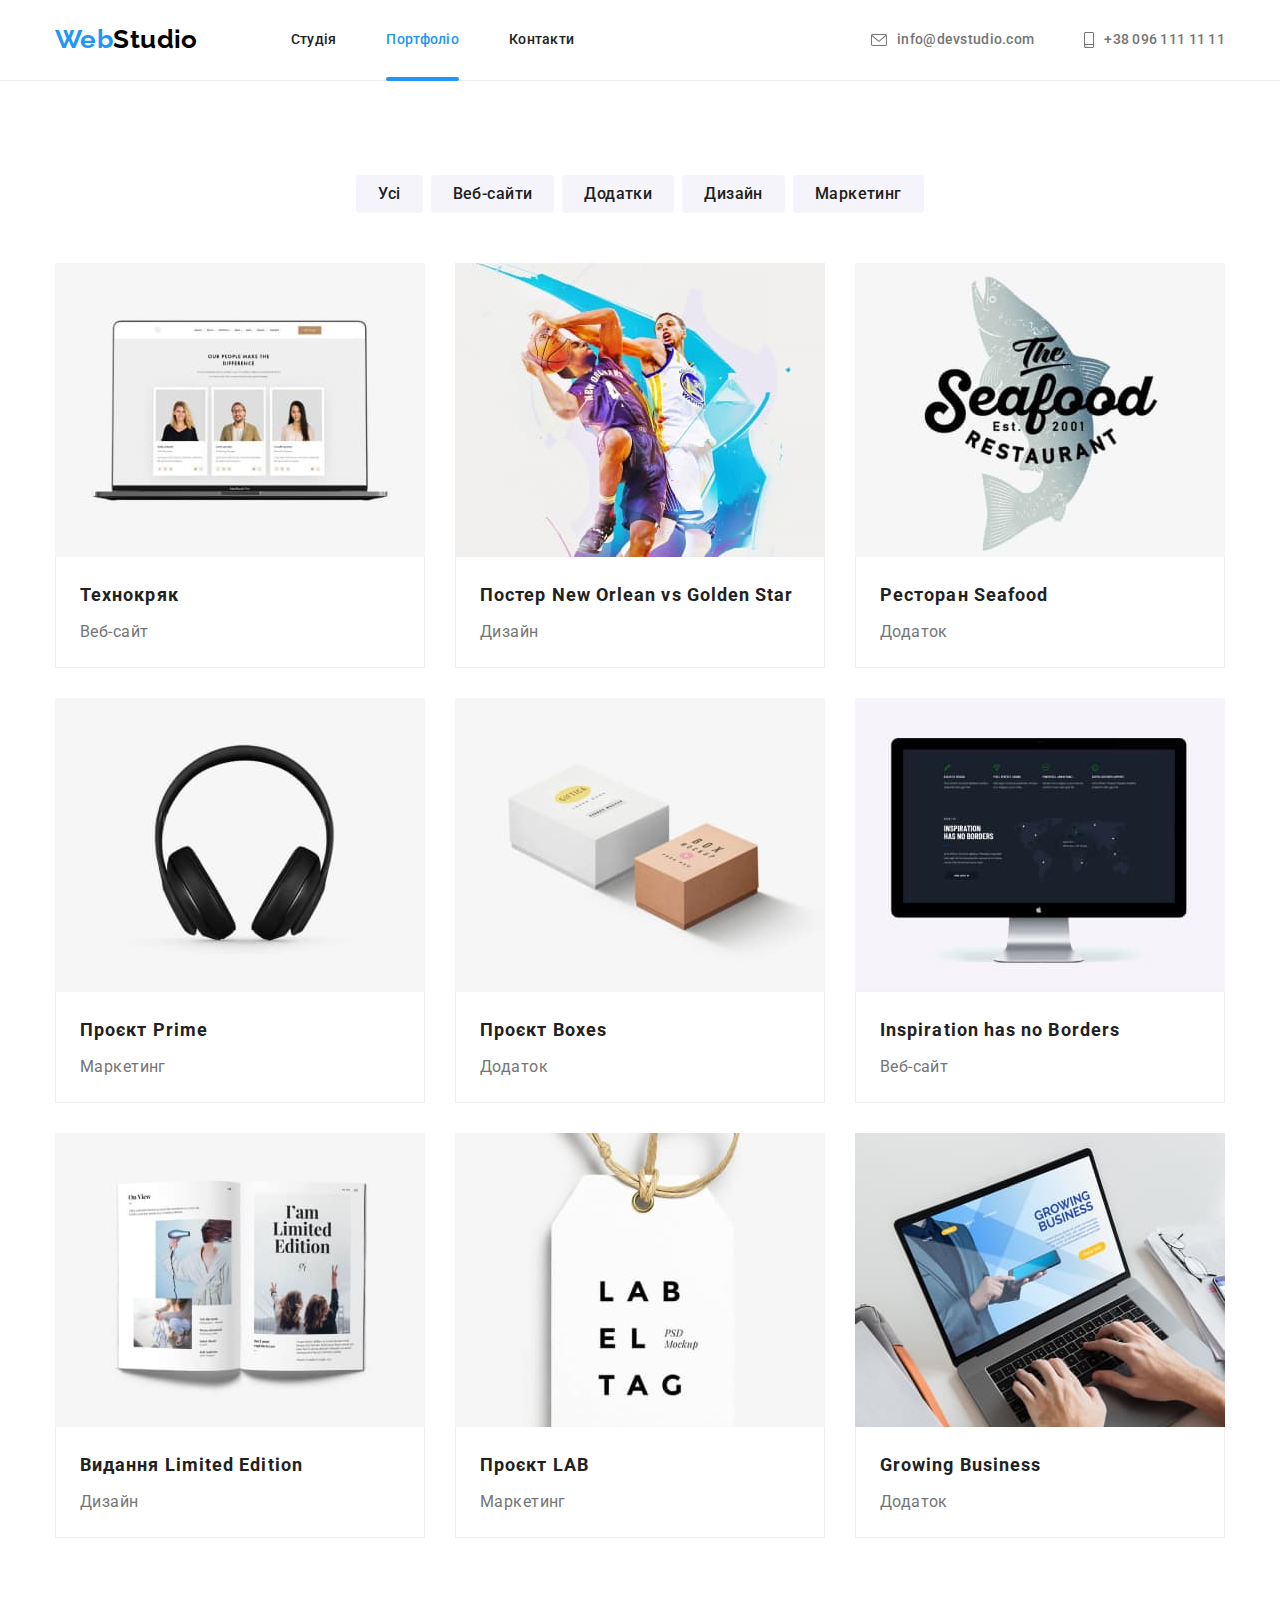
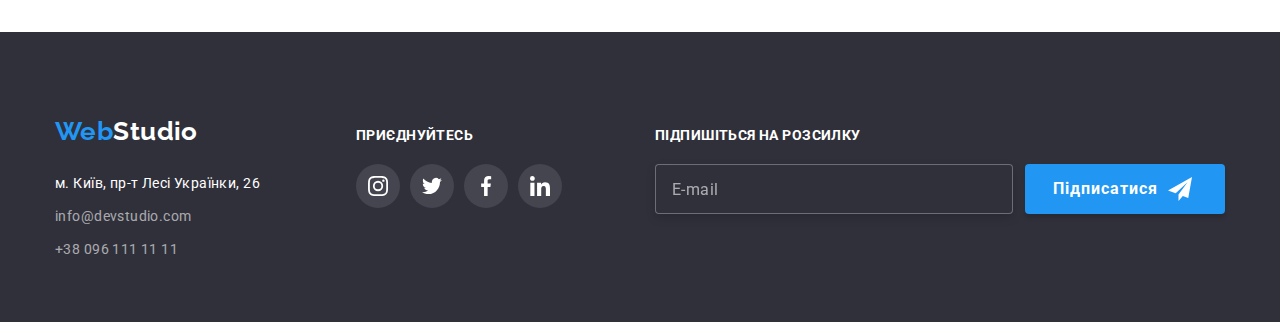
==== portfolio.html @ c2b7a8c7 "1st commit" ====
<!DOCTYPE html>
<html lang="en">

<head>
    <meta charset="UTF-8">
    <meta http-equiv="X-UA-Compatible" content="IE=edge">
    <meta name="viewport" content="width=device-width, initial-scale=1.0">
    <title>Портфоліо</title>
    <link rel="preconnect" href="https://fonts.googleapis.com">
    <link rel="preconnect" href="https://fonts.gstatic.com" crossorigin>
    <link
        href="https://fonts.googleapis.com/css2?family=Raleway:wght@700&family=Roboto:wght@400;500;700;900&display=swap"
        rel="stylesheet">
    <link rel="stylesheet" href="https://cdnjs.cloudflare.com/ajax/libs/modern-normalize/1.1.0/modern-normalize.min.css">
    <link rel="stylesheet" href="./css/main.min.css">
</head>

<body>
    <!-- Header -->
    <header class="page-header">
        <div class="container main-nav">
            <nav class="nav">
                <a href="./index.html" class="logo">Web<span class="logo__part">Studio</span></a>
                <ul class="nav-list list">
                    <li class="nav-list__item"><a href="./index.html" class="nav-list__link">Студія</a></li>
                    <li class="nav-list__item"><a href="./portfolio.html" class="nav-list__link current">Портфоліо</a></li>
                    <li class="nav-list__item"><a href="./index.html" class="nav-list__link">Контакти</a></li>
                </ul>
            </nav>
            <ul class="header-contacts list">
                <li class="header-contacts__item">
                    <a href="mailto:info@devstudio.com" class="header-contacts__link">
                        <svg class="header-contacts__icon" width="16" height="12">
                            <use href="./images/sprite.svg#envelope"></use>
                        </svg>
                        info@devstudio.com
                    </a>
                </li>
                <li class="header-contacts__item">
                    <a href="tel:+380961111111" class="header-contacts__link">
                        <svg class="header-contacts__icon" width="10" height="16">
                            <use href="./images/sprite.svg#smartphone"></use>
                        </svg>
                        +38 096 111 11 11
                    </a>
                </li>
            </ul>
        </div>
    </header>
    
    <main>
        <!-- filter pannel-->
        <section class="section">
            <div class="container">
                <h1 class="section__title section__title--visually-hidden">Проекти</h1>
                <ul class="list filter">
                    <li class="filter__item">
                        <button type="button" class="filter__button">Усі</button>
                    </li>
                    <li class="filter__item">
                        <button type="button" class="filter__button">Веб-сайти</button>
                    </li>
                    <li class="filter__item">
                        <button type="button" class="filter__button">Додатки</button>
                    </li>
                    <li class="filter__item">
                        <button type="button" class="filter__button">Дизайн</button>
                    </li>
                    <li class="filter__item">
                        <button type="button" class="filter__button">Маркетинг</button>
                    </li>
                </ul>
                
                        <!-- list of projects-->
                <ul class="list project">
                    <li class="project__item">
                        <a href="#" class="project__link">
                            <div class="project__description">
                                <img src="./images/project-1.jpg" alt="Технокряк" width="370" height="294">
                                <p class="project__overlay">Ресурс пропонує комплексні пропозиції з різним рівнем функціоналу та сервісів. Все це дозволить відвідувачу отримати
                                вичерпні відомості про компанію чи приватну особу.</p>
                            </div>
                            <div class="project__for-border">
                                <h2 class="project__title">Технокряк</h2>
                                <p class="project__type">Веб-сайт</p>
                            </div>
                        </a>
                    </li>
                    <li class="project__item">
                        <a href="#" class="project__link">
                            <div class="project__description">
                                <img src="./images/project-2.jpg" alt="Постер New Orlean vs Golden Star" width="370" height="294">
                                <p class="project__overlay">Ресурс пропонує комплексні пропозиції з різним рівнем функціоналу та сервісів. Все це
                                    дозволить відвідувачу отримати
                                    вичерпні відомості про компанію чи приватну особу.</p>
                            </div>
                            <div class="project__for-border">
                                <h2 class="project__title">Постер New Orlean vs Golden Star</h2>
                                <p class="project__type">Дизайн</p>
                            </div>
                        </a>
                    </li>
                    <li class="project__item">
                        <a href="#" class="project__link">
                            <div class="project__description">
                                <img src="./images/project-3.jpg" alt="Ресторан Seafood" width="370" height="294">
                                <p class="project__overlay">Ресурс пропонує комплексні пропозиції з різним рівнем функціоналу та сервісів. Все це
                                    дозволить відвідувачу отримати
                                    вичерпні відомості про компанію чи приватну особу.</p>
                            </div>
                            <div class="project__for-border">
                                <h2 class="project__title">Ресторан Seafood</h2>
                                <p class="project__type">Додаток</p>
                            </div>
                        </a>
                    </li>
                    <li class="project__item">
                        <a href="#" class="project__link">
                            <div class="project__description">
                                <img src="./images/project-4.jpg" alt="Навушники" width="370" height="294">
                                <p class="project__overlay">Ресурс пропонує комплексні пропозиції з різним рівнем функціоналу та сервісів. Все це
                                    дозволить відвідувачу отримати
                                    вичерпні відомості про компанію чи приватну особу.</p>
                            </div>
                            <div class="project__for-border">
                                <h2 class="project__title">Проєкт Prime</h2>
                                <p class="project__type">Маркетинг</p>
                            </div>
                        </a>
                    </li>
                    <li class="project__item">
                        <a href="#" class="project__link">
                            <div class="project__description">
                                <img src="./images/project-5.jpg" alt="Дві коробки" width="370" height="294">
                                <p class="project__overlay">Ресурс пропонує комплексні пропозиції з різним рівнем функціоналу та сервісів. Все це
                                    дозволить відвідувачу отримати
                                    вичерпні відомості про компанію чи приватну особу.</p>
                            </div>
                            <div class="project__for-border">
                                <h2 class="project__title">Проєкт Boxes</h2>
                                <p class="project__type">Додаток</p>
                            </div>
                        </a>
                    </li>
                    <li class="project__item">
                        <a href="#" class="project__link">
                            <div class="project__description">
                                <img src="./images/project-6.jpg" alt="Монітор" width="370" height="294">
                                <p class="project__overlay">Ресурс пропонує комплексні пропозиції з різним рівнем функціоналу та сервісів. Все це
                                дозволить відвідувачу отримати
                                вичерпні відомості про компанію чи приватну особу.</p>
                            </div>
                            <div class="project__for-border">
                                <h2 class="project__title">Inspiration has no Borders</h2>
                                <p class="project__type">Веб-сайт</p>
                            </div>
                        </a>
                    </li>
                    <li class="project__item">
                        <a href="#" class="project__link">
                            <div class="project__description">
                                <img src="./images/project-7.jpg" alt="Буклет видання Limited Edition" width="370" height="294">
                                <p class="project__overlay">Ресурс пропонує комплексні пропозиції з різним рівнем функціоналу та сервісів. Все це
                                    дозволить відвідувачу отримати
                                    вичерпні відомості про компанію чи приватну особу.</p>
                            </div>
                            <div class="project__for-border">
                                <h2 class="project__title">Видання Limited Edition</h2>
                                <p class="project__type">Дизайн</p>
                            </div>
                        </a>
                    </li>
                    <li class="project__item">
                        <a href="#" class="project__link">
                            <div class="project__description">
                                <img src="./images/project-8.jpg" alt="Бірка з написом LAB EL TAG" width="370" height="294">
                                <p class="project__overlay">Ресурс пропонує комплексні пропозиції з різним рівнем функціоналу та сервісів. Все це
                                    дозволить відвідувачу отримати
                                    вичерпні відомості про компанію чи приватну особу.</p>
                            </div>
                            <div class="project__for-border">
                                <h2 class="project__title">Проєкт LAB</h2>
                                <p class="project__type">Маркетинг</p>
                            </div>
                        </a>
                    </li>
                    <li class="project__item">
                        <a href="#" class="project__link">
                            <div class="project__description">
                                <img src="./images/project-9.jpg" alt="Ноутбук з відкритим додатком Growing Business" width="370" height="294">
                                <p class="project__overlay">Ресурс пропонує комплексні пропозиції з різним рівнем функціоналу та сервісів. Все це
                                    дозволить відвідувачу отримати
                                    вичерпні відомості про компанію чи приватну особу.</p>
                            </div>
                            <div class="project__for-border">
                                <h2 class="project__title">Growing Business</h2>
                                <p class="project__type">Додаток</p>
                            </div>
                        </a>
                    </li>
                </ul>
            </div>
        </section>


    </main>

<footer class="footer">
    <div class="container footer-content">
        <div class="footer-contacts">
            <a href="./index.html" class="logo">Web<span class="logo__part logo__part--color-change">Studio</span></a>
            <address class="address">
                <ul class="footer-contacts list">
                    <li class="footer-contacts__item"><a
                            href="https://www.google.com/maps/place/%D0%B1%D1%83%D0%BB%D1%8C%D0%B2%D0%B0%D1%80+%D0%9B%D0%B5%D1%81%D1%96+%D0%A3%D0%BA%D1%80%D0%B0%D1%97%D0%BD%D0%BA%D0%B8,+26,+%D0%9A%D0%B8%D1%97%D0%B2,+02000/@50.4265807,30.5383858,17z/data=!3m1!4b1!4m5!3m4!1s0x40d4cf0e033ecbe9:0x57a4dffefec77da0!8m2!3d50.4265807!4d30.5383858"
                            class="footer-contacts__link footer-contacts__link-1">м. Київ, пр-т Лесі Українки, 26</a>
                    </li>
                    <li class="footer-contacts__item"><a href="mailto:info@devstudio.com"
                            class="footer-contacts__link">info@devstudio.com</a></li>
                    <li class="footer-contacts__item"><a href="tel:+380961111111" class="footer-contacts__link">+38 096
                            111 11 11</a></li>
                </ul>
            </address>
        </div>
        <div class="footer-social">
            <p class="join">приєднуйтесь</p>
            <ul class="list networks-list">
                <li class="networks-list__item">
                    <a href="" class="networks-list__link networks-list__link--color-change">
                        <svg class="networks-list__icon" width="20" height="20">
                            <use href="./images/sprite.svg#instagram"></use>
                        </svg>
                    </a>
                </li>
                <li class="networks-list__item">
                    <a href="" class="networks-list__link networks-list__link--color-change">
                        <svg class="networks-list__icon" width="20" height="20">
                            <use href="./images/sprite.svg#twitter"></use>
                        </svg>
                    </a>
                </li>
                <li class="networks-list__item">
                    <a href="" class="networks-list__link networks-list__link--color-change">
                        <svg class="networks-list__icon" width="20" height="20">
                            <use href="./images/sprite.svg#facebook"></use>
                        </svg>
                    </a>
                </li>
                <li class="networks-list__item">
                    <a href="" class="networks-list__link networks-list__link--color-change">
                        <svg class="networks-list__icon" width="20" height="20">
                            <use href="./images/sprite.svg#linkedin"></use>
                        </svg>
                    </a>
                </li>
            </ul>
        </div>
        <form class="subscribtion">
            <p class="join">Підпишіться на розсилку</p>
            <div class="subscribtion__form">
                <input type="email" name="email" placeholder="E-mail" class="subscription__input">
                <button type="submit" class="btn btn--subscription--modified">
                    Підписатися
                    <svg class="subscribtion__icon" width="24" height="24">
                        <use href="./images/sprite.svg#subscribe"></use>
                    </svg>
                </button>
            </div>
        </form>
    </div>
</footer>
    </body>
    
    </html>
---- css/main.min.css ----
.section__title--visually-hidden{position:absolute;width:1px;height:1px;margin:-1px;border:0;padding:0;white-space:nowrap;-webkit-clip-path:inset(100%);clip-path:inset(100%);clip:rect(0 0 0 0);overflow:hidden}body{color:#757575;font-family:"Roboto",sans-serif;font-weight:400;font-size:14px;line-height:1.71;letter-spacing:.03em}.container{width:1200px;padding-left:15px;padding-right:15px;margin:0 auto}.section{padding-top:94px;padding-bottom:94px}.list{list-style:none;margin:0;padding:0}.page-header{background-color:#fff;border-bottom:1px solid #ececec}.main-nav,.nav{display:-webkit-box;display:-ms-flexbox;display:flex;-webkit-box-align:center;-ms-flex-align:center;align-items:center}.nav-list{display:-webkit-box;display:-ms-flexbox;display:flex;margin-left:93px}.nav-list__link,.header-contacts__link{text-decoration:none}.nav-list__item:not(:last-child){margin-right:50px}.nav-list__link,.header-contacts__link{display:block;padding-top:32px;padding-bottom:32px;font-weight:500;font-size:inherit;line-height:1.14;letter-spacing:.02em;color:#212121;-webkit-transition:color 250ms cubic-bezier(0.4, 0, 0.2, 1);transition:color 250ms cubic-bezier(0.4, 0, 0.2, 1)}.nav-list__link:hover,.header-contacts__link:hover,.nav-list__link:focus,.header-contacts__link:focus{color:#2196f3}.current{position:relative}.current::after{content:"";position:absolute;bottom:-1px;left:0;width:100%;height:4px;background-color:#2196f3;border-radius:2px}.nav-list__link.current,.current.header-contacts__link{color:#2196f3}.logo{display:block;padding-top:24px;padding-bottom:25px;font-family:"Raleway",sans-serif;font-weight:700;font-size:26px;line-height:1.19;letter-spacing:inherit;text-decoration:none;color:#2196f3}.logo__part{color:#000}.logo__part--color-change{color:#fff}.header-contacts{display:-webkit-box;display:-ms-flexbox;display:flex;margin-left:auto}.header-contacts__item+.header-contacts__item{margin-left:50px}.header-contacts__link{display:-webkit-box;display:-ms-flexbox;display:flex;color:#757575;text-decoration:none;text-align:center;-webkit-box-align:center;-ms-flex-align:center;align-items:center}.header-contacts__icon{fill:currentColor;margin-right:10px}.overlay{max-width:1600px;height:600px;margin-left:auto;margin-right:auto;background-image:-webkit-gradient(linear, left top, right top, from(rgba(47, 48, 58, 0.4)), to(rgba(47, 48, 58, 0.4))),url(../images/hero-img-optimized.jpg);background-image:linear-gradient(to right, rgba(47, 48, 58, 0.4), rgba(47, 48, 58, 0.4)),url(../images/hero-img-optimized.jpg);background-repeat:no-repeat;background-position:center;background-size:cover}.hero{background-color:#2f303a;padding-top:200px;padding-bottom:200px;text-align:center}.hero__title{width:696px;margin:0 auto;margin-top:0;margin-bottom:30px;font-weight:900;font-size:44px;line-height:1.36;letter-spacing:.06em;text-align:center;text-transform:uppercase;color:#fff}.btn{font-family:inherit;font-weight:700;font-size:16px;line-height:1.88;letter-spacing:.06em;text-align:center;background-color:#2196f3;color:#fff;-webkit-box-shadow:0px 4px 4px rgba(0,0,0,.15);box-shadow:0px 4px 4px rgba(0,0,0,.15);border-radius:4px;border:none;-webkit-transition:background-color 250ms cubic-bezier(0.4, 0, 0.2, 1);transition:background-color 250ms cubic-bezier(0.4, 0, 0.2, 1)}.btn:hover,.btn:focus{background-color:#188ce8;cursor:pointer}.btn-hero--modified{min-width:216px;padding:10px 32px}.advantage{display:-webkit-box;display:-ms-flexbox;display:flex}.advantage__item{width:calc((100% - 90px)/4)}.advantage__item:not(:last-child){margin-right:30px}.advantage__icon-container{display:-webkit-box;display:-ms-flexbox;display:flex;height:120px;margin-bottom:30px;background-color:#f5f4fa;border-radius:4px;-webkit-box-pack:center;-ms-flex-pack:center;justify-content:center;-webkit-box-align:center;-ms-flex-align:center;align-items:center}.advantage__name{font-weight:700;font-size:14px;line-height:1.14;letter-spacing:inherit;text-transform:uppercase;color:#212121;margin-top:0;margin-bottom:10px}.advantage__description{font-weight:inherit;font-size:14px;line-height:1.71;letter-spacing:inherit;color:#757575;margin-top:0;margin-bottom:0}.our-activities{padding-top:0}.activities-title{margin-top:0;margin-bottom:50px;font-weight:700;font-size:36px;line-height:1.17;letter-spacing:inherit;text-align:center;color:#212121}.activity{display:-webkit-box;display:-ms-flexbox;display:flex}.activity__item{width:calc((100% - 60px)/3);position:relative}.activity__item:not(:last-child){margin-right:30px}.activity__overlay{position:absolute;bottom:0;left:0;display:-webkit-box;display:-ms-flexbox;display:flex;-webkit-box-pack:center;-ms-flex-pack:center;justify-content:center;-webkit-box-align:center;-ms-flex-align:center;align-items:center;width:100%;height:70px;background-color:rgba(47,48,58,.8);margin:0;font-weight:700;font-size:14px;line-height:1.14;letter-spacing:inherit;text-align:center;text-transform:uppercase;color:#fff}img{display:block;max-width:100%;height:auto}.team{background-color:#f5f4fa}.teammates-title{margin-top:0;margin-bottom:50px;font-weight:700;font-size:36px;line-height:1.16;letter-spacing:inherit;text-align:center;color:#212121}.teammates-list{display:-webkit-box;display:-ms-flexbox;display:flex}.teammates-list__item{width:calc((100% - 90px)/4);background-color:#fff;-webkit-box-shadow:0px 1px 3px rgba(0,0,0,.12),0px 1px 1px rgba(0,0,0,.14),0px 2px 1px rgba(0,0,0,.2);box-shadow:0px 1px 3px rgba(0,0,0,.12),0px 1px 1px rgba(0,0,0,.14),0px 2px 1px rgba(0,0,0,.2);border-radius:0px 0px 4px 4px}.teammates-list__item:not(:last-child){margin-right:30px}.teammates-list__content{padding-top:30px;padding-bottom:30px;padding-right:32px;padding-left:32px}.teammates-list__name{margin-top:0;margin-bottom:10px;font-weight:500;font-size:16px;line-height:1.19;letter-spacing:inherit;text-align:center;color:#212121}.teammates-list__position{margin-top:0;margin-bottom:16px;font-weight:inherit;font-size:16px;line-height:1.19;letter-spacing:inherit;text-align:center;color:#757575}.networks-list{display:-webkit-box;display:-ms-flexbox;display:flex}.networks-list__item{width:44px;height:44px}.networks-list__item:not(:last-child){margin-right:10px}.networks-list__link{display:-webkit-box;display:-ms-flexbox;display:flex;-webkit-box-pack:center;-ms-flex-pack:center;justify-content:center;-webkit-box-align:center;-ms-flex-align:center;align-items:center;width:100%;height:100%;border-radius:50%;color:#afb1b8;-webkit-transition:color 250ms cubic-bezier(0.4, 0, 0.2, 1),background-color 250ms cubic-bezier(0.4, 0, 0.2, 1);transition:color 250ms cubic-bezier(0.4, 0, 0.2, 1),background-color 250ms cubic-bezier(0.4, 0, 0.2, 1)}.networks-list__link:hover,.networks-list__link:focus{background-color:#2196f3;color:#fff}.networks-list__icon{fill:currentColor}.clients-title{margin-top:0;margin-bottom:50px;font-weight:700;font-size:36px;line-height:1.17;letter-spacing:inherit;text-align:center;color:#212121}.client{display:-webkit-box;display:-ms-flexbox;display:flex}.client__item{width:calc((100% - 150px)/6);height:92px}.client__item:not(:last-child){margin-right:30px}.client__link{width:100%;height:100%;display:-webkit-box;display:-ms-flexbox;display:flex;-webkit-box-pack:center;-ms-flex-pack:center;justify-content:center;-webkit-box-align:center;-ms-flex-align:center;align-items:center;border:1px solid #afb1b8;border-radius:4px;color:#afb1b8;-webkit-transition:color 250ms cubic-bezier(0.4, 0, 0.2, 1),border-color 250ms cubic-bezier(0.4, 0, 0.2, 1);transition:color 250ms cubic-bezier(0.4, 0, 0.2, 1),border-color 250ms cubic-bezier(0.4, 0, 0.2, 1)}.client__link:hover,.client__link:focus{color:#2196f3;border:1px solid #2196f3}.client__icon{fill:currentColor}.filter{display:-webkit-box;display:-ms-flexbox;display:flex;-webkit-box-pack:center;-ms-flex-pack:center;justify-content:center;margin-bottom:50px}.filter__item:not(:last-child){margin-right:8px}.filter__button{padding:6px 22px;background:#f5f4fa;border:none;border-radius:4px;cursor:pointer;font-family:inherit;font-weight:500;font-size:16px;line-height:1.63;letter-spacing:inherit;text-align:center;color:#212121;-webkit-transition:background-color 250ms cubic-bezier(0.4, 0, 0.2, 1),color 250ms cubic-bezier(0.4, 0, 0.2, 1),-webkit-box-shadow 250ms cubic-bezier(0.4, 0, 0.2, 1);transition:background-color 250ms cubic-bezier(0.4, 0, 0.2, 1),color 250ms cubic-bezier(0.4, 0, 0.2, 1),-webkit-box-shadow 250ms cubic-bezier(0.4, 0, 0.2, 1);transition:background-color 250ms cubic-bezier(0.4, 0, 0.2, 1),color 250ms cubic-bezier(0.4, 0, 0.2, 1),box-shadow 250ms cubic-bezier(0.4, 0, 0.2, 1);transition:background-color 250ms cubic-bezier(0.4, 0, 0.2, 1),color 250ms cubic-bezier(0.4, 0, 0.2, 1),box-shadow 250ms cubic-bezier(0.4, 0, 0.2, 1),-webkit-box-shadow 250ms cubic-bezier(0.4, 0, 0.2, 1)}.filter__button:hover,.filter__button:focus{background:#2196f3;color:#fff;-webkit-box-shadow:0px 3px 1px rgba(0,0,0,.1),0px 1px 2px rgba(0,0,0,.08),0px 2px 2px rgba(0,0,0,.12);box-shadow:0px 3px 1px rgba(0,0,0,.1),0px 1px 2px rgba(0,0,0,.08),0px 2px 2px rgba(0,0,0,.12)}.project{display:-webkit-box;display:-ms-flexbox;display:flex;-ms-flex-wrap:wrap;flex-wrap:wrap}.project__item{width:calc((100% - 60px)/3);margin-right:30px;margin-bottom:30px}.project__item:nth-child(3n){margin-right:0}.project__item:nth-last-child(-n+3){margin-bottom:0}.project__for-border{border:1px solid #eee;border-top:none;padding:20px 24px}.project__title{margin-top:0;margin-bottom:4px;font-weight:700;font-size:18px;line-height:2;letter-spacing:.06em;color:#212121}.project__type{margin-top:0;margin-bottom:0;font-weight:inherit;font-size:16px;line-height:1.88;letter-spacing:inherit;color:#757575}.project__description{position:relative;overflow:hidden}.project__link{text-decoration:none;display:block;-webkit-transition:-webkit-box-shadow 250ms cubic-bezier(0.4, 0, 0.2, 1);transition:-webkit-box-shadow 250ms cubic-bezier(0.4, 0, 0.2, 1);transition:box-shadow 250ms cubic-bezier(0.4, 0, 0.2, 1);transition:box-shadow 250ms cubic-bezier(0.4, 0, 0.2, 1), -webkit-box-shadow 250ms cubic-bezier(0.4, 0, 0.2, 1)}.project__link:hover,.project__link:focus{-webkit-box-shadow:0px 1px 1px rgba(0,0,0,.12),0px 4px 4px rgba(0,0,0,.06),1px 4px 6px rgba(0,0,0,.16);box-shadow:0px 1px 1px rgba(0,0,0,.12),0px 4px 4px rgba(0,0,0,.06),1px 4px 6px rgba(0,0,0,.16)}.project__overlay{position:absolute;top:0;left:0;display:-webkit-box;display:-ms-flexbox;display:flex;-webkit-box-pack:center;-ms-flex-pack:center;justify-content:center;-webkit-box-align:center;-ms-flex-align:center;align-items:center;margin:0;width:100%;height:100%;padding:63px 24px;font-weight:inherit;font-size:18px;line-height:1.56;letter-spacing:.03em;color:#fff;background-color:rgba(33,150,243,.9);-webkit-transform:translateY(100%);transform:translateY(100%);-webkit-transition:-webkit-transform 250ms cubic-bezier(0.4, 0, 0.2, 1);transition:-webkit-transform 250ms cubic-bezier(0.4, 0, 0.2, 1);transition:transform 250ms cubic-bezier(0.4, 0, 0.2, 1);transition:transform 250ms cubic-bezier(0.4, 0, 0.2, 1), -webkit-transform 250ms cubic-bezier(0.4, 0, 0.2, 1)}.project__link:hover .project__overlay,.project__link:focus .project__overlay{-webkit-transform:translateY(0);transform:translateY(0)}img{display:block;max-width:100%;height:auto}.footer{background:#2f303a;padding-top:60px;padding-bottom:60px}.footer-content{display:-webkit-box;display:-ms-flexbox;display:flex;-webkit-box-align:baseline;-ms-flex-align:baseline;align-items:baseline}.footer-contacts{-webkit-box-flex:1;-ms-flex-positive:1;flex-grow:1}.footer-contacts__item:not(:last-child){margin-bottom:9px}.footer-contacts__link{display:inline-block;text-decoration:none;color:rgba(255,255,255,.6);-webkit-transition:color 250ms cubic-bezier(0.4, 0, 0.2, 1);transition:color 250ms cubic-bezier(0.4, 0, 0.2, 1)}.footer-contacts__link-1{color:#fff}.footer-contacts__link:hover,.footer-contacts__link:focus{color:#2196f3}.address{font-style:normal}.footer-social{margin-left:70px}.join{font-weight:700;font-size:14px;line-height:1.14;letter-spacing:inherit;text-transform:uppercase;color:#fff;margin-top:0;margin-bottom:20px}.networks-list__link--color-change{background-color:rgba(255,255,255,.1);color:#fff}.networks-list__link--color-change:hover,.networks-list__link--color-change:focus{background-color:#2196f3}.subscribtion{margin-left:93px}.subscribtion__form{display:-webkit-box;display:-ms-flexbox;display:flex}.subscribtion__icon{margin-left:10px;fill:currentColor}.btn--subscription--modified{min-width:200px;padding:10px 28px;margin-left:12px;display:-webkit-box;display:-ms-flexbox;display:flex;-webkit-box-align:center;-ms-flex-align:center;align-items:center}.subscription__input{width:358px;height:50px;padding:15px 16px;background-color:#2f303a;border:1px solid rgba(255,255,255,.3);-webkit-filter:drop-shadow(0px 4px 4px rgba(0, 0, 0, 0.15));filter:drop-shadow(0px 4px 4px rgba(0, 0, 0, 0.15));border-radius:4px;font-weight:inherit;font-size:16px;line-height:1.25;letter-spacing:inherit;color:rgba(255,255,255,.6);-webkit-transition:border-color 250ms cubic-bezier(0.4, 0, 0.2, 1);transition:border-color 250ms cubic-bezier(0.4, 0, 0.2, 1)}.subscription__input:hover,.subscription__input:focus{outline:none;border-color:#2196f3}.subscription__input::-webkit-input-placeholder{font-weight:inherit;font-size:16px;line-height:1.25;letter-spacing:inherit;color:rgba(255,255,255,.6)}.subscription__input::-moz-placeholder{font-weight:inherit;font-size:16px;line-height:1.25;letter-spacing:inherit;color:rgba(255,255,255,.6)}.subscription__input:-ms-input-placeholder{font-weight:inherit;font-size:16px;line-height:1.25;letter-spacing:inherit;color:rgba(255,255,255,.6)}.subscription__input::-ms-input-placeholder{font-weight:inherit;font-size:16px;line-height:1.25;letter-spacing:inherit;color:rgba(255,255,255,.6)}.subscription__input::placeholder{font-weight:inherit;font-size:16px;line-height:1.25;letter-spacing:inherit;color:rgba(255,255,255,.6)}.backdrop.is-hidden{visibility:hidden;opacity:0;pointer-events:none}.backdrop{position:fixed;top:0;left:0;width:100%;height:100%;background-color:rgba(0,0,0,.2);opacity:1;visibility:visible;-webkit-transition:opacity 250ms cubic-bezier(0.4, 0, 0.2, 1),visibility 250ms cubic-bezier(0.4, 0, 0.2, 1);transition:opacity 250ms cubic-bezier(0.4, 0, 0.2, 1),visibility 250ms cubic-bezier(0.4, 0, 0.2, 1)}.backdrop.is-hidden .modal{-webkit-transform:translate(-50%, -50%) scale(0.9);transform:translate(-50%, -50%) scale(0.9)}.modal{position:absolute;top:50%;left:50%;-webkit-transform:translate(-50%, -50%) scale(1);transform:translate(-50%, -50%) scale(1);width:528px;height:581px;padding:40px;background-color:#fff;-webkit-box-shadow:0px 1px 3px rgba(0,0,0,.12),0px 1px 1px rgba(0,0,0,.14),0px 2px 1px rgba(0,0,0,.2);box-shadow:0px 1px 3px rgba(0,0,0,.12),0px 1px 1px rgba(0,0,0,.14),0px 2px 1px rgba(0,0,0,.2);border-radius:4px;-webkit-transition:-webkit-transform 250ms cubic-bezier(0.4, 0, 0.2, 1);transition:-webkit-transform 250ms cubic-bezier(0.4, 0, 0.2, 1);transition:transform 250ms cubic-bezier(0.4, 0, 0.2, 1);transition:transform 250ms cubic-bezier(0.4, 0, 0.2, 1), -webkit-transform 250ms cubic-bezier(0.4, 0, 0.2, 1)}.modal__close-btn{position:absolute;top:8px;right:8px;display:inline-block;margin:0;width:30px;height:30px;border:1px solid rgba(0,0,0,.1);border-radius:50%;background-color:#fff;color:#000;cursor:pointer;-webkit-transition:color 250ms cubic-bezier(0.4, 0, 0.2, 1);transition:color 250ms cubic-bezier(0.4, 0, 0.2, 1)}.modal__close-btn:hover{color:#2196f3}.modal__close-icon{fill:currentColor}.form{position:absolute;top:50%;left:50%;-webkit-transform:translate(-50%, -50%) scale(1);transform:translate(-50%, -50%) scale(1);width:448px;margin-left:auto;margin-right:auto;text-align:center;-webkit-transition:-webkit-transform 250ms cubic-bezier(0.4, 0, 0.2, 1);transition:-webkit-transform 250ms cubic-bezier(0.4, 0, 0.2, 1);transition:transform 250ms cubic-bezier(0.4, 0, 0.2, 1);transition:transform 250ms cubic-bezier(0.4, 0, 0.2, 1), -webkit-transform 250ms cubic-bezier(0.4, 0, 0.2, 1)}.form__title{margin-top:0;margin-bottom:12px;font-family:inherit;font-weight:700;font-size:20px;line-height:1.15;letter-spacing:inherit;text-align:center;color:#212121}.form__field{display:-webkit-box;display:-ms-flexbox;display:flex;-webkit-box-orient:vertical;-webkit-box-direction:normal;-ms-flex-direction:column;flex-direction:column;padding:0;margin:0;margin-bottom:10px}.form__comment{margin-bottom:20px}.form__label{margin-top:0;margin-bottom:4px;font-weight:inherit;font-size:12px;line-height:1.17;letter-spacing:.01em;color:#757575;text-align:start}.form__input{width:100%;height:40px;margin:0;padding:12px 42px;border:1px solid rgba(33,33,33,.2);border-radius:4px;-webkit-transition:border-color 250ms cubic-bezier(0.4, 0, 0.2, 1);transition:border-color 250ms cubic-bezier(0.4, 0, 0.2, 1)}.form__input:focus,.form__comment-textarea:focus{outline:none;border:1px solid #2196f3}.form__input+.form__icon{-webkit-transition:fill 250ms cubic-bezier(0.4, 0, 0.2, 1);transition:fill 250ms cubic-bezier(0.4, 0, 0.2, 1)}.form__input:focus+.form__icon{fill:#2196f3}.form__comment-textarea{width:100%;height:120px;padding:12px 16px;border:1px solid rgba(33,33,33,.2);border-radius:4px;resize:none}.form__comment-textarea::-webkit-input-placeholder{font-family:inherit;font-weight:inherit;font-size:12px;line-height:1.17;letter-spacing:.01em;color:rgba(117,117,117,.5)}.form__comment-textarea::-moz-placeholder{font-family:inherit;font-weight:inherit;font-size:12px;line-height:1.17;letter-spacing:.01em;color:rgba(117,117,117,.5)}.form__comment-textarea:-ms-input-placeholder{font-family:inherit;font-weight:inherit;font-size:12px;line-height:1.17;letter-spacing:.01em;color:rgba(117,117,117,.5)}.form__comment-textarea::-ms-input-placeholder{font-family:inherit;font-weight:inherit;font-size:12px;line-height:1.17;letter-spacing:.01em;color:rgba(117,117,117,.5)}.form__comment-textarea::placeholder{font-family:inherit;font-weight:inherit;font-size:12px;line-height:1.17;letter-spacing:.01em;color:rgba(117,117,117,.5)}.form__input-field{position:relative}.form__icon{position:absolute;top:50%;left:12px;-webkit-transform:translateY(-50%);transform:translateY(-50%)}.policy{margin-bottom:30px}.policy__label{display:-webkit-box;display:-ms-flexbox;display:flex;-webkit-box-pack:center;-ms-flex-pack:center;justify-content:center;-webkit-box-align:center;-ms-flex-align:center;align-items:center;gap:7px;margin:0;font-weight:inherit;font-size:14px;line-height:1.71;letter-spacing:inherit;color:#757575}.policy__link{color:#2196f3}.policy__check{-webkit-appearance:none;-moz-appearance:none;appearance:none;position:absolute}.policy__checkbox{display:-webkit-box;display:-ms-flexbox;display:flex;-webkit-box-align:center;-ms-flex-align:center;align-items:center;-webkit-box-pack:center;-ms-flex-pack:center;justify-content:center;width:16px;height:15px;border:2px solid #212121;border-radius:2px;-webkit-transition:background-color 250ms cubic-bezier(0.4, 0, 0.2, 1);transition:background-color 250ms cubic-bezier(0.4, 0, 0.2, 1)}.policy__check:checked+.policy__checkbox{border:none;background-color:#2196f3}.btn-modal--modified{width:200px;height:50px}/*# sourceMappingURL=main.min.css.map */
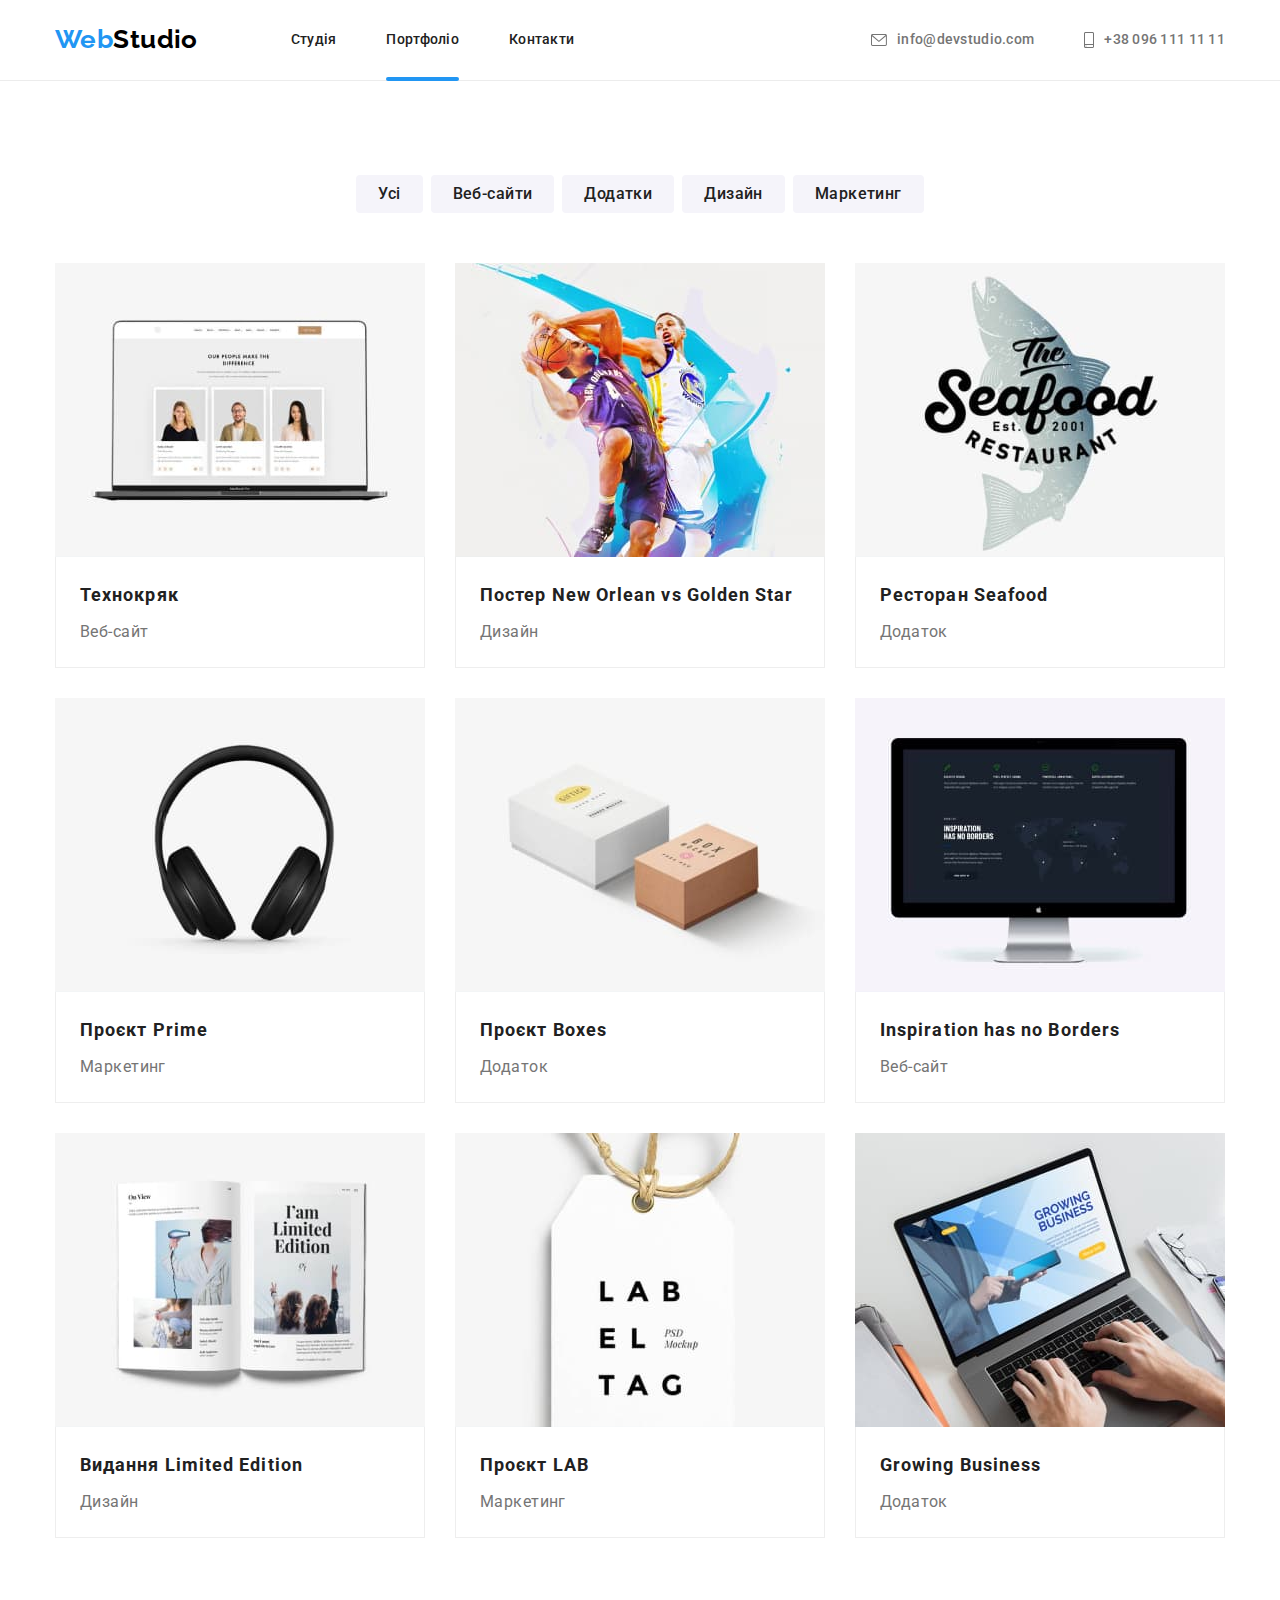
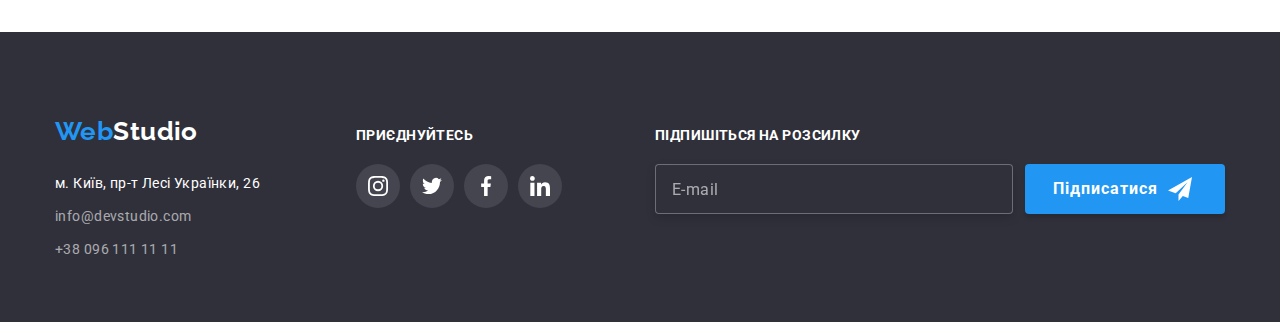
==== commit 9822e615: "2nd commit" ====
--- a/portfolio.html
+++ b/portfolio.html
@@ -18,12 +18,12 @@
 <body>
     <!-- Header -->
     <header class="page-header">
-        <div class="container main-nav">
+        <div class="container page-header__container">
             <nav class="nav">
                 <a href="./index.html" class="logo">Web<span class="logo__part">Studio</span></a>
                 <ul class="nav-list list">
                     <li class="nav-list__item"><a href="./index.html" class="nav-list__link">Студія</a></li>
-                    <li class="nav-list__item"><a href="./portfolio.html" class="nav-list__link current">Портфоліо</a></li>
+                    <li class="nav-list__item"><a href="./portfolio.html" class="nav-list__link nav-list__link--current">Портфоліо</a></li>
                     <li class="nav-list__item"><a href="./index.html" class="nav-list__link">Контакти</a></li>
                 </ul>
             </nav>
@@ -53,7 +53,7 @@
         <section class="section">
             <div class="container">
                 <h1 class="section__title section__title--visually-hidden">Проекти</h1>
-                <ul class="list filter">
+                <ul class="filter">
                     <li class="filter__item">
                         <button type="button" class="filter__button">Усі</button>
                     </li>
@@ -72,7 +72,7 @@
                 </ul>
                 
                         <!-- list of projects-->
-                <ul class="list project">
+                <ul class="project">
                     <li class="project__item">
                         <a href="#" class="project__link">
                             <div class="project__description">
@@ -259,7 +259,7 @@
             <p class="join">Підпишіться на розсилку</p>
             <div class="subscribtion__form">
                 <input type="email" name="email" placeholder="E-mail" class="subscription__input">
-                <button type="submit" class="btn btn--subscription--modified">
+                <button type="submit" class="btn subscription__btn">
                     Підписатися
                     <svg class="subscribtion__icon" width="24" height="24">
                         <use href="./images/sprite.svg#subscribe"></use>
--- a/css/main.min.css
+++ b/css/main.min.css
@@ -1 +1 @@
-.section__title--visually-hidden{position:absolute;width:1px;height:1px;margin:-1px;border:0;padding:0;white-space:nowrap;-webkit-clip-path:inset(100%);clip-path:inset(100%);clip:rect(0 0 0 0);overflow:hidden}body{color:#757575;font-family:"Roboto",sans-serif;font-weight:400;font-size:14px;line-height:1.71;letter-spacing:.03em}.container{width:1200px;padding-left:15px;padding-right:15px;margin:0 auto}.section{padding-top:94px;padding-bottom:94px}.list{list-style:none;margin:0;padding:0}.page-header{background-color:#fff;border-bottom:1px solid #ececec}.main-nav,.nav{display:-webkit-box;display:-ms-flexbox;display:flex;-webkit-box-align:center;-ms-flex-align:center;align-items:center}.nav-list{display:-webkit-box;display:-ms-flexbox;display:flex;margin-left:93px}.nav-list__link,.header-contacts__link{text-decoration:none}.nav-list__item:not(:last-child){margin-right:50px}.nav-list__link,.header-contacts__link{display:block;padding-top:32px;padding-bottom:32px;font-weight:500;font-size:inherit;line-height:1.14;letter-spacing:.02em;color:#212121;-webkit-transition:color 250ms cubic-bezier(0.4, 0, 0.2, 1);transition:color 250ms cubic-bezier(0.4, 0, 0.2, 1)}.nav-list__link:hover,.header-contacts__link:hover,.nav-list__link:focus,.header-contacts__link:focus{color:#2196f3}.current{position:relative}.current::after{content:"";position:absolute;bottom:-1px;left:0;width:100%;height:4px;background-color:#2196f3;border-radius:2px}.nav-list__link.current,.current.header-contacts__link{color:#2196f3}.logo{display:block;padding-top:24px;padding-bottom:25px;font-family:"Raleway",sans-serif;font-weight:700;font-size:26px;line-height:1.19;letter-spacing:inherit;text-decoration:none;color:#2196f3}.logo__part{color:#000}.logo__part--color-change{color:#fff}.header-contacts{display:-webkit-box;display:-ms-flexbox;display:flex;margin-left:auto}.header-contacts__item+.header-contacts__item{margin-left:50px}.header-contacts__link{display:-webkit-box;display:-ms-flexbox;display:flex;color:#757575;text-decoration:none;text-align:center;-webkit-box-align:center;-ms-flex-align:center;align-items:center}.header-contacts__icon{fill:currentColor;margin-right:10px}.overlay{max-width:1600px;height:600px;margin-left:auto;margin-right:auto;background-image:-webkit-gradient(linear, left top, right top, from(rgba(47, 48, 58, 0.4)), to(rgba(47, 48, 58, 0.4))),url(../images/hero-img-optimized.jpg);background-image:linear-gradient(to right, rgba(47, 48, 58, 0.4), rgba(47, 48, 58, 0.4)),url(../images/hero-img-optimized.jpg);background-repeat:no-repeat;background-position:center;background-size:cover}.hero{background-color:#2f303a;padding-top:200px;padding-bottom:200px;text-align:center}.hero__title{width:696px;margin:0 auto;margin-top:0;margin-bottom:30px;font-weight:900;font-size:44px;line-height:1.36;letter-spacing:.06em;text-align:center;text-transform:uppercase;color:#fff}.btn{font-family:inherit;font-weight:700;font-size:16px;line-height:1.88;letter-spacing:.06em;text-align:center;background-color:#2196f3;color:#fff;-webkit-box-shadow:0px 4px 4px rgba(0,0,0,.15);box-shadow:0px 4px 4px rgba(0,0,0,.15);border-radius:4px;border:none;-webkit-transition:background-color 250ms cubic-bezier(0.4, 0, 0.2, 1);transition:background-color 250ms cubic-bezier(0.4, 0, 0.2, 1)}.btn:hover,.btn:focus{background-color:#188ce8;cursor:pointer}.btn-hero--modified{min-width:216px;padding:10px 32px}.advantage{display:-webkit-box;display:-ms-flexbox;display:flex}.advantage__item{width:calc((100% - 90px)/4)}.advantage__item:not(:last-child){margin-right:30px}.advantage__icon-container{display:-webkit-box;display:-ms-flexbox;display:flex;height:120px;margin-bottom:30px;background-color:#f5f4fa;border-radius:4px;-webkit-box-pack:center;-ms-flex-pack:center;justify-content:center;-webkit-box-align:center;-ms-flex-align:center;align-items:center}.advantage__name{font-weight:700;font-size:14px;line-height:1.14;letter-spacing:inherit;text-transform:uppercase;color:#212121;margin-top:0;margin-bottom:10px}.advantage__description{font-weight:inherit;font-size:14px;line-height:1.71;letter-spacing:inherit;color:#757575;margin-top:0;margin-bottom:0}.our-activities{padding-top:0}.activities-title{margin-top:0;margin-bottom:50px;font-weight:700;font-size:36px;line-height:1.17;letter-spacing:inherit;text-align:center;color:#212121}.activity{display:-webkit-box;display:-ms-flexbox;display:flex}.activity__item{width:calc((100% - 60px)/3);position:relative}.activity__item:not(:last-child){margin-right:30px}.activity__overlay{position:absolute;bottom:0;left:0;display:-webkit-box;display:-ms-flexbox;display:flex;-webkit-box-pack:center;-ms-flex-pack:center;justify-content:center;-webkit-box-align:center;-ms-flex-align:center;align-items:center;width:100%;height:70px;background-color:rgba(47,48,58,.8);margin:0;font-weight:700;font-size:14px;line-height:1.14;letter-spacing:inherit;text-align:center;text-transform:uppercase;color:#fff}img{display:block;max-width:100%;height:auto}.team{background-color:#f5f4fa}.teammates-title{margin-top:0;margin-bottom:50px;font-weight:700;font-size:36px;line-height:1.16;letter-spacing:inherit;text-align:center;color:#212121}.teammates-list{display:-webkit-box;display:-ms-flexbox;display:flex}.teammates-list__item{width:calc((100% - 90px)/4);background-color:#fff;-webkit-box-shadow:0px 1px 3px rgba(0,0,0,.12),0px 1px 1px rgba(0,0,0,.14),0px 2px 1px rgba(0,0,0,.2);box-shadow:0px 1px 3px rgba(0,0,0,.12),0px 1px 1px rgba(0,0,0,.14),0px 2px 1px rgba(0,0,0,.2);border-radius:0px 0px 4px 4px}.teammates-list__item:not(:last-child){margin-right:30px}.teammates-list__content{padding-top:30px;padding-bottom:30px;padding-right:32px;padding-left:32px}.teammates-list__name{margin-top:0;margin-bottom:10px;font-weight:500;font-size:16px;line-height:1.19;letter-spacing:inherit;text-align:center;color:#212121}.teammates-list__position{margin-top:0;margin-bottom:16px;font-weight:inherit;font-size:16px;line-height:1.19;letter-spacing:inherit;text-align:center;color:#757575}.networks-list{display:-webkit-box;display:-ms-flexbox;display:flex}.networks-list__item{width:44px;height:44px}.networks-list__item:not(:last-child){margin-right:10px}.networks-list__link{display:-webkit-box;display:-ms-flexbox;display:flex;-webkit-box-pack:center;-ms-flex-pack:center;justify-content:center;-webkit-box-align:center;-ms-flex-align:center;align-items:center;width:100%;height:100%;border-radius:50%;color:#afb1b8;-webkit-transition:color 250ms cubic-bezier(0.4, 0, 0.2, 1),background-color 250ms cubic-bezier(0.4, 0, 0.2, 1);transition:color 250ms cubic-bezier(0.4, 0, 0.2, 1),background-color 250ms cubic-bezier(0.4, 0, 0.2, 1)}.networks-list__link:hover,.networks-list__link:focus{background-color:#2196f3;color:#fff}.networks-list__icon{fill:currentColor}.clients-title{margin-top:0;margin-bottom:50px;font-weight:700;font-size:36px;line-height:1.17;letter-spacing:inherit;text-align:center;color:#212121}.client{display:-webkit-box;display:-ms-flexbox;display:flex}.client__item{width:calc((100% - 150px)/6);height:92px}.client__item:not(:last-child){margin-right:30px}.client__link{width:100%;height:100%;display:-webkit-box;display:-ms-flexbox;display:flex;-webkit-box-pack:center;-ms-flex-pack:center;justify-content:center;-webkit-box-align:center;-ms-flex-align:center;align-items:center;border:1px solid #afb1b8;border-radius:4px;color:#afb1b8;-webkit-transition:color 250ms cubic-bezier(0.4, 0, 0.2, 1),border-color 250ms cubic-bezier(0.4, 0, 0.2, 1);transition:color 250ms cubic-bezier(0.4, 0, 0.2, 1),border-color 250ms cubic-bezier(0.4, 0, 0.2, 1)}.client__link:hover,.client__link:focus{color:#2196f3;border:1px solid #2196f3}.client__icon{fill:currentColor}.filter{display:-webkit-box;display:-ms-flexbox;display:flex;-webkit-box-pack:center;-ms-flex-pack:center;justify-content:center;margin-bottom:50px}.filter__item:not(:last-child){margin-right:8px}.filter__button{padding:6px 22px;background:#f5f4fa;border:none;border-radius:4px;cursor:pointer;font-family:inherit;font-weight:500;font-size:16px;line-height:1.63;letter-spacing:inherit;text-align:center;color:#212121;-webkit-transition:background-color 250ms cubic-bezier(0.4, 0, 0.2, 1),color 250ms cubic-bezier(0.4, 0, 0.2, 1),-webkit-box-shadow 250ms cubic-bezier(0.4, 0, 0.2, 1);transition:background-color 250ms cubic-bezier(0.4, 0, 0.2, 1),color 250ms cubic-bezier(0.4, 0, 0.2, 1),-webkit-box-shadow 250ms cubic-bezier(0.4, 0, 0.2, 1);transition:background-color 250ms cubic-bezier(0.4, 0, 0.2, 1),color 250ms cubic-bezier(0.4, 0, 0.2, 1),box-shadow 250ms cubic-bezier(0.4, 0, 0.2, 1);transition:background-color 250ms cubic-bezier(0.4, 0, 0.2, 1),color 250ms cubic-bezier(0.4, 0, 0.2, 1),box-shadow 250ms cubic-bezier(0.4, 0, 0.2, 1),-webkit-box-shadow 250ms cubic-bezier(0.4, 0, 0.2, 1)}.filter__button:hover,.filter__button:focus{background:#2196f3;color:#fff;-webkit-box-shadow:0px 3px 1px rgba(0,0,0,.1),0px 1px 2px rgba(0,0,0,.08),0px 2px 2px rgba(0,0,0,.12);box-shadow:0px 3px 1px rgba(0,0,0,.1),0px 1px 2px rgba(0,0,0,.08),0px 2px 2px rgba(0,0,0,.12)}.project{display:-webkit-box;display:-ms-flexbox;display:flex;-ms-flex-wrap:wrap;flex-wrap:wrap}.project__item{width:calc((100% - 60px)/3);margin-right:30px;margin-bottom:30px}.project__item:nth-child(3n){margin-right:0}.project__item:nth-last-child(-n+3){margin-bottom:0}.project__for-border{border:1px solid #eee;border-top:none;padding:20px 24px}.project__title{margin-top:0;margin-bottom:4px;font-weight:700;font-size:18px;line-height:2;letter-spacing:.06em;color:#212121}.project__type{margin-top:0;margin-bottom:0;font-weight:inherit;font-size:16px;line-height:1.88;letter-spacing:inherit;color:#757575}.project__description{position:relative;overflow:hidden}.project__link{text-decoration:none;display:block;-webkit-transition:-webkit-box-shadow 250ms cubic-bezier(0.4, 0, 0.2, 1);transition:-webkit-box-shadow 250ms cubic-bezier(0.4, 0, 0.2, 1);transition:box-shadow 250ms cubic-bezier(0.4, 0, 0.2, 1);transition:box-shadow 250ms cubic-bezier(0.4, 0, 0.2, 1), -webkit-box-shadow 250ms cubic-bezier(0.4, 0, 0.2, 1)}.project__link:hover,.project__link:focus{-webkit-box-shadow:0px 1px 1px rgba(0,0,0,.12),0px 4px 4px rgba(0,0,0,.06),1px 4px 6px rgba(0,0,0,.16);box-shadow:0px 1px 1px rgba(0,0,0,.12),0px 4px 4px rgba(0,0,0,.06),1px 4px 6px rgba(0,0,0,.16)}.project__overlay{position:absolute;top:0;left:0;display:-webkit-box;display:-ms-flexbox;display:flex;-webkit-box-pack:center;-ms-flex-pack:center;justify-content:center;-webkit-box-align:center;-ms-flex-align:center;align-items:center;margin:0;width:100%;height:100%;padding:63px 24px;font-weight:inherit;font-size:18px;line-height:1.56;letter-spacing:.03em;color:#fff;background-color:rgba(33,150,243,.9);-webkit-transform:translateY(100%);transform:translateY(100%);-webkit-transition:-webkit-transform 250ms cubic-bezier(0.4, 0, 0.2, 1);transition:-webkit-transform 250ms cubic-bezier(0.4, 0, 0.2, 1);transition:transform 250ms cubic-bezier(0.4, 0, 0.2, 1);transition:transform 250ms cubic-bezier(0.4, 0, 0.2, 1), -webkit-transform 250ms cubic-bezier(0.4, 0, 0.2, 1)}.project__link:hover .project__overlay,.project__link:focus .project__overlay{-webkit-transform:translateY(0);transform:translateY(0)}img{display:block;max-width:100%;height:auto}.footer{background:#2f303a;padding-top:60px;padding-bottom:60px}.footer-content{display:-webkit-box;display:-ms-flexbox;display:flex;-webkit-box-align:baseline;-ms-flex-align:baseline;align-items:baseline}.footer-contacts{-webkit-box-flex:1;-ms-flex-positive:1;flex-grow:1}.footer-contacts__item:not(:last-child){margin-bottom:9px}.footer-contacts__link{display:inline-block;text-decoration:none;color:rgba(255,255,255,.6);-webkit-transition:color 250ms cubic-bezier(0.4, 0, 0.2, 1);transition:color 250ms cubic-bezier(0.4, 0, 0.2, 1)}.footer-contacts__link-1{color:#fff}.footer-contacts__link:hover,.footer-contacts__link:focus{color:#2196f3}.address{font-style:normal}.footer-social{margin-left:70px}.join{font-weight:700;font-size:14px;line-height:1.14;letter-spacing:inherit;text-transform:uppercase;color:#fff;margin-top:0;margin-bottom:20px}.networks-list__link--color-change{background-color:rgba(255,255,255,.1);color:#fff}.networks-list__link--color-change:hover,.networks-list__link--color-change:focus{background-color:#2196f3}.subscribtion{margin-left:93px}.subscribtion__form{display:-webkit-box;display:-ms-flexbox;display:flex}.subscribtion__icon{margin-left:10px;fill:currentColor}.btn--subscription--modified{min-width:200px;padding:10px 28px;margin-left:12px;display:-webkit-box;display:-ms-flexbox;display:flex;-webkit-box-align:center;-ms-flex-align:center;align-items:center}.subscription__input{width:358px;height:50px;padding:15px 16px;background-color:#2f303a;border:1px solid rgba(255,255,255,.3);-webkit-filter:drop-shadow(0px 4px 4px rgba(0, 0, 0, 0.15));filter:drop-shadow(0px 4px 4px rgba(0, 0, 0, 0.15));border-radius:4px;font-weight:inherit;font-size:16px;line-height:1.25;letter-spacing:inherit;color:rgba(255,255,255,.6);-webkit-transition:border-color 250ms cubic-bezier(0.4, 0, 0.2, 1);transition:border-color 250ms cubic-bezier(0.4, 0, 0.2, 1)}.subscription__input:hover,.subscription__input:focus{outline:none;border-color:#2196f3}.subscription__input::-webkit-input-placeholder{font-weight:inherit;font-size:16px;line-height:1.25;letter-spacing:inherit;color:rgba(255,255,255,.6)}.subscription__input::-moz-placeholder{font-weight:inherit;font-size:16px;line-height:1.25;letter-spacing:inherit;color:rgba(255,255,255,.6)}.subscription__input:-ms-input-placeholder{font-weight:inherit;font-size:16px;line-height:1.25;letter-spacing:inherit;color:rgba(255,255,255,.6)}.subscription__input::-ms-input-placeholder{font-weight:inherit;font-size:16px;line-height:1.25;letter-spacing:inherit;color:rgba(255,255,255,.6)}.subscription__input::placeholder{font-weight:inherit;font-size:16px;line-height:1.25;letter-spacing:inherit;color:rgba(255,255,255,.6)}.backdrop.is-hidden{visibility:hidden;opacity:0;pointer-events:none}.backdrop{position:fixed;top:0;left:0;width:100%;height:100%;background-color:rgba(0,0,0,.2);opacity:1;visibility:visible;-webkit-transition:opacity 250ms cubic-bezier(0.4, 0, 0.2, 1),visibility 250ms cubic-bezier(0.4, 0, 0.2, 1);transition:opacity 250ms cubic-bezier(0.4, 0, 0.2, 1),visibility 250ms cubic-bezier(0.4, 0, 0.2, 1)}.backdrop.is-hidden .modal{-webkit-transform:translate(-50%, -50%) scale(0.9);transform:translate(-50%, -50%) scale(0.9)}.modal{position:absolute;top:50%;left:50%;-webkit-transform:translate(-50%, -50%) scale(1);transform:translate(-50%, -50%) scale(1);width:528px;height:581px;padding:40px;background-color:#fff;-webkit-box-shadow:0px 1px 3px rgba(0,0,0,.12),0px 1px 1px rgba(0,0,0,.14),0px 2px 1px rgba(0,0,0,.2);box-shadow:0px 1px 3px rgba(0,0,0,.12),0px 1px 1px rgba(0,0,0,.14),0px 2px 1px rgba(0,0,0,.2);border-radius:4px;-webkit-transition:-webkit-transform 250ms cubic-bezier(0.4, 0, 0.2, 1);transition:-webkit-transform 250ms cubic-bezier(0.4, 0, 0.2, 1);transition:transform 250ms cubic-bezier(0.4, 0, 0.2, 1);transition:transform 250ms cubic-bezier(0.4, 0, 0.2, 1), -webkit-transform 250ms cubic-bezier(0.4, 0, 0.2, 1)}.modal__close-btn{position:absolute;top:8px;right:8px;display:inline-block;margin:0;width:30px;height:30px;border:1px solid rgba(0,0,0,.1);border-radius:50%;background-color:#fff;color:#000;cursor:pointer;-webkit-transition:color 250ms cubic-bezier(0.4, 0, 0.2, 1);transition:color 250ms cubic-bezier(0.4, 0, 0.2, 1)}.modal__close-btn:hover{color:#2196f3}.modal__close-icon{fill:currentColor}.form{position:absolute;top:50%;left:50%;-webkit-transform:translate(-50%, -50%) scale(1);transform:translate(-50%, -50%) scale(1);width:448px;margin-left:auto;margin-right:auto;text-align:center;-webkit-transition:-webkit-transform 250ms cubic-bezier(0.4, 0, 0.2, 1);transition:-webkit-transform 250ms cubic-bezier(0.4, 0, 0.2, 1);transition:transform 250ms cubic-bezier(0.4, 0, 0.2, 1);transition:transform 250ms cubic-bezier(0.4, 0, 0.2, 1), -webkit-transform 250ms cubic-bezier(0.4, 0, 0.2, 1)}.form__title{margin-top:0;margin-bottom:12px;font-family:inherit;font-weight:700;font-size:20px;line-height:1.15;letter-spacing:inherit;text-align:center;color:#212121}.form__field{display:-webkit-box;display:-ms-flexbox;display:flex;-webkit-box-orient:vertical;-webkit-box-direction:normal;-ms-flex-direction:column;flex-direction:column;padding:0;margin:0;margin-bottom:10px}.form__comment{margin-bottom:20px}.form__label{margin-top:0;margin-bottom:4px;font-weight:inherit;font-size:12px;line-height:1.17;letter-spacing:.01em;color:#757575;text-align:start}.form__input{width:100%;height:40px;margin:0;padding:12px 42px;border:1px solid rgba(33,33,33,.2);border-radius:4px;-webkit-transition:border-color 250ms cubic-bezier(0.4, 0, 0.2, 1);transition:border-color 250ms cubic-bezier(0.4, 0, 0.2, 1)}.form__input:focus,.form__comment-textarea:focus{outline:none;border:1px solid #2196f3}.form__input+.form__icon{-webkit-transition:fill 250ms cubic-bezier(0.4, 0, 0.2, 1);transition:fill 250ms cubic-bezier(0.4, 0, 0.2, 1)}.form__input:focus+.form__icon{fill:#2196f3}.form__comment-textarea{width:100%;height:120px;padding:12px 16px;border:1px solid rgba(33,33,33,.2);border-radius:4px;resize:none}.form__comment-textarea::-webkit-input-placeholder{font-family:inherit;font-weight:inherit;font-size:12px;line-height:1.17;letter-spacing:.01em;color:rgba(117,117,117,.5)}.form__comment-textarea::-moz-placeholder{font-family:inherit;font-weight:inherit;font-size:12px;line-height:1.17;letter-spacing:.01em;color:rgba(117,117,117,.5)}.form__comment-textarea:-ms-input-placeholder{font-family:inherit;font-weight:inherit;font-size:12px;line-height:1.17;letter-spacing:.01em;color:rgba(117,117,117,.5)}.form__comment-textarea::-ms-input-placeholder{font-family:inherit;font-weight:inherit;font-size:12px;line-height:1.17;letter-spacing:.01em;color:rgba(117,117,117,.5)}.form__comment-textarea::placeholder{font-family:inherit;font-weight:inherit;font-size:12px;line-height:1.17;letter-spacing:.01em;color:rgba(117,117,117,.5)}.form__input-field{position:relative}.form__icon{position:absolute;top:50%;left:12px;-webkit-transform:translateY(-50%);transform:translateY(-50%)}.policy{margin-bottom:30px}.policy__label{display:-webkit-box;display:-ms-flexbox;display:flex;-webkit-box-pack:center;-ms-flex-pack:center;justify-content:center;-webkit-box-align:center;-ms-flex-align:center;align-items:center;gap:7px;margin:0;font-weight:inherit;font-size:14px;line-height:1.71;letter-spacing:inherit;color:#757575}.policy__link{color:#2196f3}.policy__check{-webkit-appearance:none;-moz-appearance:none;appearance:none;position:absolute}.policy__checkbox{display:-webkit-box;display:-ms-flexbox;display:flex;-webkit-box-align:center;-ms-flex-align:center;align-items:center;-webkit-box-pack:center;-ms-flex-pack:center;justify-content:center;width:16px;height:15px;border:2px solid #212121;border-radius:2px;-webkit-transition:background-color 250ms cubic-bezier(0.4, 0, 0.2, 1);transition:background-color 250ms cubic-bezier(0.4, 0, 0.2, 1)}.policy__check:checked+.policy__checkbox{border:none;background-color:#2196f3}.btn-modal--modified{width:200px;height:50px}/*# sourceMappingURL=main.min.css.map */+.section__title--visually-hidden{position:absolute;width:1px;height:1px;margin:-1px;border:0;padding:0;white-space:nowrap;-webkit-clip-path:inset(100%);clip-path:inset(100%);clip:rect(0 0 0 0);overflow:hidden}body{color:#757575;font-family:"Roboto",sans-serif;font-weight:400;font-size:14px;line-height:1.71;letter-spacing:.03em}ul{list-style:none;margin:0;padding:0}img{display:block;max-width:100%;height:auto}.section{padding-top:94px;padding-bottom:94px}.section__title{margin-top:0;margin-bottom:50px;font-weight:700;font-size:36px;line-height:1.16;letter-spacing:inherit;text-align:center;color:#212121}.section--no-padding-top{padding-top:0}.section--team-background{background-color:#f5f4fa}.container{width:1200px;padding-left:15px;padding-right:15px;margin:0 auto}.page-header{background-color:#fff;border-bottom:1px solid #ececec}.page-header__container,.nav{display:-webkit-box;display:-ms-flexbox;display:flex;-webkit-box-align:center;-ms-flex-align:center;align-items:center}.nav-list{display:-webkit-box;display:-ms-flexbox;display:flex;margin-left:93px}.nav-list__item:not(:last-child){margin-right:50px}.nav-list__link,.header-contacts__link{display:block;padding-top:32px;padding-bottom:32px;font-weight:500;font-size:inherit;line-height:1.14;letter-spacing:.02em;color:#212121;text-decoration:none;-webkit-transition:color 250ms cubic-bezier(0.4, 0, 0.2, 1);transition:color 250ms cubic-bezier(0.4, 0, 0.2, 1)}.nav-list__link:hover,.header-contacts__link:hover,.nav-list__link:focus,.header-contacts__link:focus{color:#2196f3}.nav-list__link--current{position:relative}.nav-list__link--current::after{content:"";position:absolute;bottom:-1px;left:0;width:100%;height:4px;background-color:#2196f3;border-radius:2px;color:#2196f3}.logo{display:block;padding-top:24px;padding-bottom:25px;font-family:"Raleway",sans-serif;font-weight:700;font-size:26px;line-height:1.19;letter-spacing:inherit;text-decoration:none;color:#2196f3}.logo__part{color:#000}.logo__part--color-change{color:#fff}.header-contacts{display:-webkit-box;display:-ms-flexbox;display:flex;margin-left:auto}.header-contacts__item+.header-contacts__item{margin-left:50px}.header-contacts__link{display:-webkit-box;display:-ms-flexbox;display:flex;color:#757575;text-decoration:none;text-align:center;-webkit-box-align:center;-ms-flex-align:center;align-items:center}.header-contacts__icon{fill:currentColor;margin-right:10px}.hero{max-width:1600px;height:600px;margin-left:auto;margin-right:auto;background-image:-webkit-gradient(linear, left top, right top, from(rgba(47, 48, 58, 0.4)), to(rgba(47, 48, 58, 0.4))),url(../images/hero-img-optimized.jpg);background-image:linear-gradient(to right, rgba(47, 48, 58, 0.4), rgba(47, 48, 58, 0.4)),url(../images/hero-img-optimized.jpg);background-repeat:no-repeat;background-position:center;background-size:cover;background-color:#2f303a;padding-top:200px;padding-bottom:200px;text-align:center}.hero__title{width:696px;margin:0 auto;margin-top:0;margin-bottom:30px;font-weight:900;font-size:44px;line-height:1.36;letter-spacing:.06em;text-align:center;text-transform:uppercase;color:#fff}.btn{font-family:inherit;font-weight:700;font-size:16px;line-height:1.88;letter-spacing:.06em;text-align:center;background-color:#2196f3;color:#fff;-webkit-box-shadow:0px 4px 4px rgba(0,0,0,.15);box-shadow:0px 4px 4px rgba(0,0,0,.15);border-radius:4px;border:none;-webkit-transition:background-color 250ms cubic-bezier(0.4, 0, 0.2, 1);transition:background-color 250ms cubic-bezier(0.4, 0, 0.2, 1)}.btn:hover,.btn:focus{background-color:#188ce8;cursor:pointer}.hero__btn{min-width:216px;padding:10px 32px}.advantages{display:-webkit-box;display:-ms-flexbox;display:flex}.advantages__item{width:calc((100% - 90px)/4)}.advantages__item:not(:last-child){margin-right:30px}.advantages__icon-container{display:-webkit-box;display:-ms-flexbox;display:flex;height:120px;margin-bottom:30px;background-color:#f5f4fa;border-radius:4px;-webkit-box-pack:center;-ms-flex-pack:center;justify-content:center;-webkit-box-align:center;-ms-flex-align:center;align-items:center}.advantages__title{font-weight:700;font-size:14px;line-height:1.14;letter-spacing:inherit;text-transform:uppercase;color:#212121;margin-top:0;margin-bottom:10px}.advantages__description{font-weight:inherit;font-size:14px;line-height:1.71;letter-spacing:inherit;color:#757575;margin-top:0;margin-bottom:0}.activities{display:-webkit-box;display:-ms-flexbox;display:flex}.activities__overlay{position:absolute;bottom:0;left:0;display:-webkit-box;display:-ms-flexbox;display:flex;-webkit-box-pack:center;-ms-flex-pack:center;justify-content:center;-webkit-box-align:center;-ms-flex-align:center;align-items:center;width:100%;height:70px;background-color:rgba(47,48,58,.8);margin:0;font-weight:700;font-size:14px;line-height:1.14;letter-spacing:inherit;text-align:center;text-transform:uppercase;color:#fff}.activities__item{width:calc((100% - 60px)/3);position:relative}.activities__item:not(:last-child){margin-right:30px}.teammates-list{display:-webkit-box;display:-ms-flexbox;display:flex}.teammates-list__item{width:calc((100% - 90px)/4);background-color:#fff;-webkit-box-shadow:0px 1px 3px rgba(0,0,0,.12),0px 1px 1px rgba(0,0,0,.14),0px 2px 1px rgba(0,0,0,.2);box-shadow:0px 1px 3px rgba(0,0,0,.12),0px 1px 1px rgba(0,0,0,.14),0px 2px 1px rgba(0,0,0,.2);border-radius:0px 0px 4px 4px}.teammates-list__item:not(:last-child){margin-right:30px}.teammates-list__content{padding-top:30px;padding-bottom:30px;padding-right:32px;padding-left:32px}.teammates-list__title{margin-top:0;margin-bottom:10px;font-weight:500;font-size:16px;line-height:1.19;letter-spacing:inherit;text-align:center;color:#212121}.teammates-list__text{margin-top:0;margin-bottom:16px;font-weight:inherit;font-size:16px;line-height:1.19;letter-spacing:inherit;text-align:center;color:#757575}.networks-list{display:-webkit-box;display:-ms-flexbox;display:flex}.networks-list__item{width:44px;height:44px}.networks-list__item:not(:last-child){margin-right:10px}.networks-list__link{display:-webkit-box;display:-ms-flexbox;display:flex;-webkit-box-pack:center;-ms-flex-pack:center;justify-content:center;-webkit-box-align:center;-ms-flex-align:center;align-items:center;width:100%;height:100%;border-radius:50%;color:#afb1b8;-webkit-transition:color 250ms cubic-bezier(0.4, 0, 0.2, 1),background-color 250ms cubic-bezier(0.4, 0, 0.2, 1);transition:color 250ms cubic-bezier(0.4, 0, 0.2, 1),background-color 250ms cubic-bezier(0.4, 0, 0.2, 1)}.networks-list__link:hover,.networks-list__link:focus{background-color:#2196f3;color:#fff}.networks-list__icon{fill:currentColor}.clients{display:-webkit-box;display:-ms-flexbox;display:flex}.clients__item{width:calc((100% - 150px)/6);height:92px}.clients__item:not(:last-child){margin-right:30px}.clients__link{width:100%;height:100%;display:-webkit-box;display:-ms-flexbox;display:flex;-webkit-box-pack:center;-ms-flex-pack:center;justify-content:center;-webkit-box-align:center;-ms-flex-align:center;align-items:center;border:1px solid #afb1b8;border-radius:4px;color:#afb1b8;-webkit-transition:color 250ms cubic-bezier(0.4, 0, 0.2, 1),border-color 250ms cubic-bezier(0.4, 0, 0.2, 1);transition:color 250ms cubic-bezier(0.4, 0, 0.2, 1),border-color 250ms cubic-bezier(0.4, 0, 0.2, 1)}.clients__link:hover,.clients__link:focus{color:#2196f3;border:1px solid #2196f3}.clients__icon{fill:currentColor}.filter{display:-webkit-box;display:-ms-flexbox;display:flex;-webkit-box-pack:center;-ms-flex-pack:center;justify-content:center;margin-bottom:50px}.filter__item:not(:last-child){margin-right:8px}.filter__button{padding:6px 22px;background:#f5f4fa;border:none;border-radius:4px;cursor:pointer;font-family:inherit;font-weight:500;font-size:16px;line-height:1.63;letter-spacing:inherit;text-align:center;color:#212121;-webkit-transition:background-color 250ms cubic-bezier(0.4, 0, 0.2, 1),color 250ms cubic-bezier(0.4, 0, 0.2, 1),-webkit-box-shadow 250ms cubic-bezier(0.4, 0, 0.2, 1);transition:background-color 250ms cubic-bezier(0.4, 0, 0.2, 1),color 250ms cubic-bezier(0.4, 0, 0.2, 1),-webkit-box-shadow 250ms cubic-bezier(0.4, 0, 0.2, 1);transition:background-color 250ms cubic-bezier(0.4, 0, 0.2, 1),color 250ms cubic-bezier(0.4, 0, 0.2, 1),box-shadow 250ms cubic-bezier(0.4, 0, 0.2, 1);transition:background-color 250ms cubic-bezier(0.4, 0, 0.2, 1),color 250ms cubic-bezier(0.4, 0, 0.2, 1),box-shadow 250ms cubic-bezier(0.4, 0, 0.2, 1),-webkit-box-shadow 250ms cubic-bezier(0.4, 0, 0.2, 1)}.filter__button:hover,.filter__button:focus{background:#2196f3;color:#fff;-webkit-box-shadow:0px 3px 1px rgba(0,0,0,.1),0px 1px 2px rgba(0,0,0,.08),0px 2px 2px rgba(0,0,0,.12);box-shadow:0px 3px 1px rgba(0,0,0,.1),0px 1px 2px rgba(0,0,0,.08),0px 2px 2px rgba(0,0,0,.12)}.project{display:-webkit-box;display:-ms-flexbox;display:flex;-ms-flex-wrap:wrap;flex-wrap:wrap}.project__item{width:calc((100% - 60px)/3);margin-right:30px;margin-bottom:30px}.project__item:nth-child(3n){margin-right:0}.project__item:nth-last-child(-n+3){margin-bottom:0}.project__for-border{border:1px solid #eee;border-top:none;padding:20px 24px}.project__title{margin-top:0;margin-bottom:4px;font-weight:700;font-size:18px;line-height:2;letter-spacing:.06em;color:#212121}.project__type{margin-top:0;margin-bottom:0;font-weight:inherit;font-size:16px;line-height:1.88;letter-spacing:inherit;color:#757575}.project__description{position:relative;overflow:hidden}.project__link{text-decoration:none;display:block;-webkit-transition:-webkit-box-shadow 250ms cubic-bezier(0.4, 0, 0.2, 1);transition:-webkit-box-shadow 250ms cubic-bezier(0.4, 0, 0.2, 1);transition:box-shadow 250ms cubic-bezier(0.4, 0, 0.2, 1);transition:box-shadow 250ms cubic-bezier(0.4, 0, 0.2, 1), -webkit-box-shadow 250ms cubic-bezier(0.4, 0, 0.2, 1)}.project__link:hover,.project__link:focus{-webkit-box-shadow:0px 1px 1px rgba(0,0,0,.12),0px 4px 4px rgba(0,0,0,.06),1px 4px 6px rgba(0,0,0,.16);box-shadow:0px 1px 1px rgba(0,0,0,.12),0px 4px 4px rgba(0,0,0,.06),1px 4px 6px rgba(0,0,0,.16)}.project__overlay{position:absolute;top:0;left:0;display:-webkit-box;display:-ms-flexbox;display:flex;-webkit-box-pack:center;-ms-flex-pack:center;justify-content:center;-webkit-box-align:center;-ms-flex-align:center;align-items:center;margin:0;width:100%;height:100%;padding:63px 24px;font-weight:inherit;font-size:18px;line-height:1.56;letter-spacing:.03em;color:#fff;background-color:rgba(33,150,243,.9);-webkit-transform:translateY(100%);transform:translateY(100%);-webkit-transition:-webkit-transform 250ms cubic-bezier(0.4, 0, 0.2, 1);transition:-webkit-transform 250ms cubic-bezier(0.4, 0, 0.2, 1);transition:transform 250ms cubic-bezier(0.4, 0, 0.2, 1);transition:transform 250ms cubic-bezier(0.4, 0, 0.2, 1), -webkit-transform 250ms cubic-bezier(0.4, 0, 0.2, 1)}.project__link:hover .project__overlay,.project__link:focus .project__overlay{-webkit-transform:translateY(0);transform:translateY(0)}.footer{background:#2f303a;padding-top:60px;padding-bottom:60px}.footer-content{display:-webkit-box;display:-ms-flexbox;display:flex;-webkit-box-align:baseline;-ms-flex-align:baseline;align-items:baseline}.footer-contacts{-webkit-box-flex:1;-ms-flex-positive:1;flex-grow:1}.footer-contacts__item:not(:last-child){margin-bottom:9px}.footer-contacts__link{display:inline-block;text-decoration:none;color:rgba(255,255,255,.6);-webkit-transition:color 250ms cubic-bezier(0.4, 0, 0.2, 1);transition:color 250ms cubic-bezier(0.4, 0, 0.2, 1)}.footer-contacts__link:hover,.footer-contacts__link:focus{color:#2196f3}.footer-contacts__link-1{color:#fff}.address{font-style:normal}.footer-social{margin-left:70px}.join{font-weight:700;font-size:14px;line-height:1.14;letter-spacing:inherit;text-transform:uppercase;color:#fff;margin-top:0;margin-bottom:20px}.networks-list__link--color-change{background-color:rgba(255,255,255,.1);color:#fff}.networks-list__link--color-change:hover,.networks-list__link--color-change:focus{background-color:#2196f3}.subscribtion{margin-left:93px}.subscribtion__form{display:-webkit-box;display:-ms-flexbox;display:flex}.subscribtion__icon{margin-left:10px;fill:currentColor}.subscription__btn{min-width:200px;padding:10px 28px;margin-left:12px;display:-webkit-box;display:-ms-flexbox;display:flex;-webkit-box-align:center;-ms-flex-align:center;align-items:center}.subscription__input{width:358px;height:50px;padding:15px 16px;background-color:#2f303a;border:1px solid rgba(255,255,255,.3);-webkit-filter:drop-shadow(0px 4px 4px rgba(0, 0, 0, 0.15));filter:drop-shadow(0px 4px 4px rgba(0, 0, 0, 0.15));border-radius:4px;font-weight:inherit;font-size:16px;line-height:1.25;letter-spacing:inherit;color:rgba(255,255,255,.6);-webkit-transition:border-color 250ms cubic-bezier(0.4, 0, 0.2, 1);transition:border-color 250ms cubic-bezier(0.4, 0, 0.2, 1)}.subscription__input:hover,.subscription__input:focus{outline:none;border-color:#2196f3}.subscription__input::-webkit-input-placeholder{font-weight:inherit;font-size:16px;line-height:1.25;letter-spacing:inherit;color:rgba(255,255,255,.6)}.subscription__input::-moz-placeholder{font-weight:inherit;font-size:16px;line-height:1.25;letter-spacing:inherit;color:rgba(255,255,255,.6)}.subscription__input:-ms-input-placeholder{font-weight:inherit;font-size:16px;line-height:1.25;letter-spacing:inherit;color:rgba(255,255,255,.6)}.subscription__input::-ms-input-placeholder{font-weight:inherit;font-size:16px;line-height:1.25;letter-spacing:inherit;color:rgba(255,255,255,.6)}.subscription__input::placeholder{font-weight:inherit;font-size:16px;line-height:1.25;letter-spacing:inherit;color:rgba(255,255,255,.6)}.backdrop.is-hidden{visibility:hidden;opacity:0;pointer-events:none}.backdrop{position:fixed;top:0;left:0;width:100%;height:100%;background-color:rgba(0,0,0,.2);opacity:1;visibility:visible;-webkit-transition:opacity 250ms cubic-bezier(0.4, 0, 0.2, 1),visibility 250ms cubic-bezier(0.4, 0, 0.2, 1);transition:opacity 250ms cubic-bezier(0.4, 0, 0.2, 1),visibility 250ms cubic-bezier(0.4, 0, 0.2, 1)}.backdrop.is-hidden .modal{-webkit-transform:translate(-50%, -50%) scale(0.9);transform:translate(-50%, -50%) scale(0.9)}.modal{position:absolute;top:50%;left:50%;-webkit-transform:translate(-50%, -50%) scale(1);transform:translate(-50%, -50%) scale(1);width:528px;height:581px;padding:40px;background-color:#fff;-webkit-box-shadow:0px 1px 3px rgba(0,0,0,.12),0px 1px 1px rgba(0,0,0,.14),0px 2px 1px rgba(0,0,0,.2);box-shadow:0px 1px 3px rgba(0,0,0,.12),0px 1px 1px rgba(0,0,0,.14),0px 2px 1px rgba(0,0,0,.2);border-radius:4px;-webkit-transition:-webkit-transform 250ms cubic-bezier(0.4, 0, 0.2, 1);transition:-webkit-transform 250ms cubic-bezier(0.4, 0, 0.2, 1);transition:transform 250ms cubic-bezier(0.4, 0, 0.2, 1);transition:transform 250ms cubic-bezier(0.4, 0, 0.2, 1), -webkit-transform 250ms cubic-bezier(0.4, 0, 0.2, 1)}.modal__close-btn{position:absolute;top:8px;right:8px;display:inline-block;margin:0;width:30px;height:30px;border:1px solid rgba(0,0,0,.1);border-radius:50%;background-color:#fff;color:#000;cursor:pointer;-webkit-transition:color 250ms cubic-bezier(0.4, 0, 0.2, 1);transition:color 250ms cubic-bezier(0.4, 0, 0.2, 1)}.modal__close-btn:hover{color:#2196f3}.modal__close-icon{fill:currentColor}.form{position:absolute;top:50%;left:50%;-webkit-transform:translate(-50%, -50%) scale(1);transform:translate(-50%, -50%) scale(1);width:448px;margin-left:auto;margin-right:auto;text-align:center;-webkit-transition:-webkit-transform 250ms cubic-bezier(0.4, 0, 0.2, 1);transition:-webkit-transform 250ms cubic-bezier(0.4, 0, 0.2, 1);transition:transform 250ms cubic-bezier(0.4, 0, 0.2, 1);transition:transform 250ms cubic-bezier(0.4, 0, 0.2, 1), -webkit-transform 250ms cubic-bezier(0.4, 0, 0.2, 1)}.form__title{margin-top:0;margin-bottom:12px;font-family:inherit;font-weight:700;font-size:20px;line-height:1.15;letter-spacing:inherit;text-align:center;color:#212121}.form__field{display:-webkit-box;display:-ms-flexbox;display:flex;-webkit-box-orient:vertical;-webkit-box-direction:normal;-ms-flex-direction:column;flex-direction:column;padding:0;margin:0;margin-bottom:10px}.form__comment{margin-bottom:20px}.form__label{margin-top:0;margin-bottom:4px;font-weight:inherit;font-size:12px;line-height:1.17;letter-spacing:.01em;color:#757575;text-align:start}.form__input{width:100%;height:40px;margin:0;padding:12px 42px;border:1px solid rgba(33,33,33,.2);border-radius:4px;-webkit-transition:border-color 250ms cubic-bezier(0.4, 0, 0.2, 1);transition:border-color 250ms cubic-bezier(0.4, 0, 0.2, 1)}.form__input:focus,.form__comment-textarea:focus{outline:none;border:1px solid #2196f3}.form__input+.form__icon{-webkit-transition:fill 250ms cubic-bezier(0.4, 0, 0.2, 1);transition:fill 250ms cubic-bezier(0.4, 0, 0.2, 1)}.form__input:focus+.form__icon{fill:#2196f3}.form__comment-textarea{width:100%;height:120px;padding:12px 16px;border:1px solid rgba(33,33,33,.2);border-radius:4px;resize:none}.form__comment-textarea::-webkit-input-placeholder{font-family:inherit;font-weight:inherit;font-size:12px;line-height:1.17;letter-spacing:.01em;color:rgba(117,117,117,.5)}.form__comment-textarea::-moz-placeholder{font-family:inherit;font-weight:inherit;font-size:12px;line-height:1.17;letter-spacing:.01em;color:rgba(117,117,117,.5)}.form__comment-textarea:-ms-input-placeholder{font-family:inherit;font-weight:inherit;font-size:12px;line-height:1.17;letter-spacing:.01em;color:rgba(117,117,117,.5)}.form__comment-textarea::-ms-input-placeholder{font-family:inherit;font-weight:inherit;font-size:12px;line-height:1.17;letter-spacing:.01em;color:rgba(117,117,117,.5)}.form__comment-textarea::placeholder{font-family:inherit;font-weight:inherit;font-size:12px;line-height:1.17;letter-spacing:.01em;color:rgba(117,117,117,.5)}.form__input-field{position:relative}.form__icon{position:absolute;top:50%;left:12px;-webkit-transform:translateY(-50%);transform:translateY(-50%)}.policy{margin-bottom:30px}.policy__label{display:-webkit-box;display:-ms-flexbox;display:flex;-webkit-box-pack:center;-ms-flex-pack:center;justify-content:center;-webkit-box-align:center;-ms-flex-align:center;align-items:center;gap:7px;margin:0;font-weight:inherit;font-size:14px;line-height:1.71;letter-spacing:inherit;color:#757575}.policy__link{color:#2196f3}.policy__check{-webkit-appearance:none;-moz-appearance:none;appearance:none;position:absolute}.policy__checkbox{display:-webkit-box;display:-ms-flexbox;display:flex;-webkit-box-align:center;-ms-flex-align:center;align-items:center;-webkit-box-pack:center;-ms-flex-pack:center;justify-content:center;width:16px;height:15px;border:2px solid #212121;border-radius:2px;-webkit-transition:background-color 250ms cubic-bezier(0.4, 0, 0.2, 1);transition:background-color 250ms cubic-bezier(0.4, 0, 0.2, 1)}.policy__check:checked+.policy__checkbox{border:none;background-color:#2196f3}.modal__btn{width:200px;height:50px}/*# sourceMappingURL=main.min.css.map */